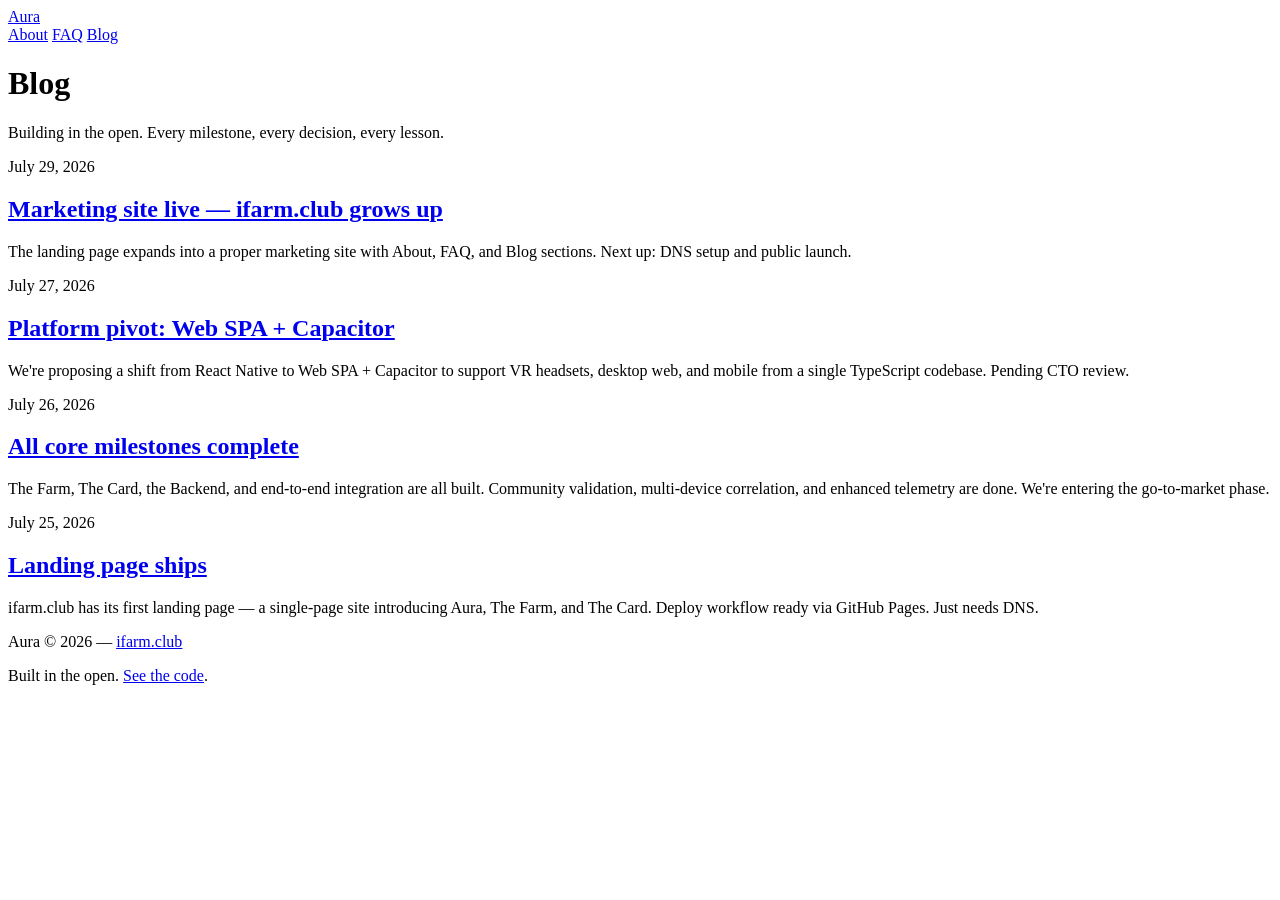
==== landing/blog/index.html @ 186896a4 "C-2: marketing site — multi-page site with About, FAQ, Blog; shared CSS; nav on all pages" ====
<!DOCTYPE html>
<html lang="en">
<head>
<meta charset="UTF-8">
<meta name="viewport" content="width=device-width, initial-scale=1.0">
<title>Blog — Aura</title>
<meta name="description" content="Updates from the Aura team — building a fair social reputation network in the open.">
<link rel="stylesheet" href="/style.css">
</head>
<body>
<nav class="nav">
  <a href="/" class="nav-logo">Aura</a>
  <div class="nav-links">
    <a href="/about">About</a>
    <a href="/faq">FAQ</a>
    <a href="/blog">Blog</a>
  </div>
</nav>

<main class="page">
  <h1>Blog</h1>
  <p class="lead">Building in the open. Every milestone, every decision, every lesson.</p>

  <article class="blog-post">
    <time datetime="2026-07-29">July 29, 2026</time>
    <h2><a href="#">Marketing site live — ifarm.club grows up</a></h2>
    <p>The landing page expands into a proper marketing site with About, FAQ, and Blog sections. Next up: DNS setup and public launch.</p>
  </article>

  <article class="blog-post">
    <time datetime="2026-07-27">July 27, 2026</time>
    <h2><a href="#">Platform pivot: Web SPA + Capacitor</a></h2>
    <p>We're proposing a shift from React Native to Web SPA + Capacitor to support VR headsets, desktop web, and mobile from a single TypeScript codebase. Pending CTO review.</p>
  </article>

  <article class="blog-post">
    <time datetime="2026-07-26">July 26, 2026</time>
    <h2><a href="#">All core milestones complete</a></h2>
    <p>The Farm, The Card, the Backend, and end-to-end integration are all built. Community validation, multi-device correlation, and enhanced telemetry are done. We're entering the go-to-market phase.</p>
  </article>

  <article class="blog-post">
    <time datetime="2026-07-25">July 25, 2026</time>
    <h2><a href="#">Landing page ships</a></h2>
    <p>ifarm.club has its first landing page — a single-page site introducing Aura, The Farm, and The Card. Deploy workflow ready via GitHub Pages. Just needs DNS.</p>
  </article>
</main>

<footer>
  <p>Aura &copy; 2026 &mdash; <a href="https://ifarm.club">ifarm.club</a></p>
  <p>Built in the open. <a href="https://github.com/Sergio-PB/aura-workspace">See the code</a>.</p>
</footer>
</body>
</html>
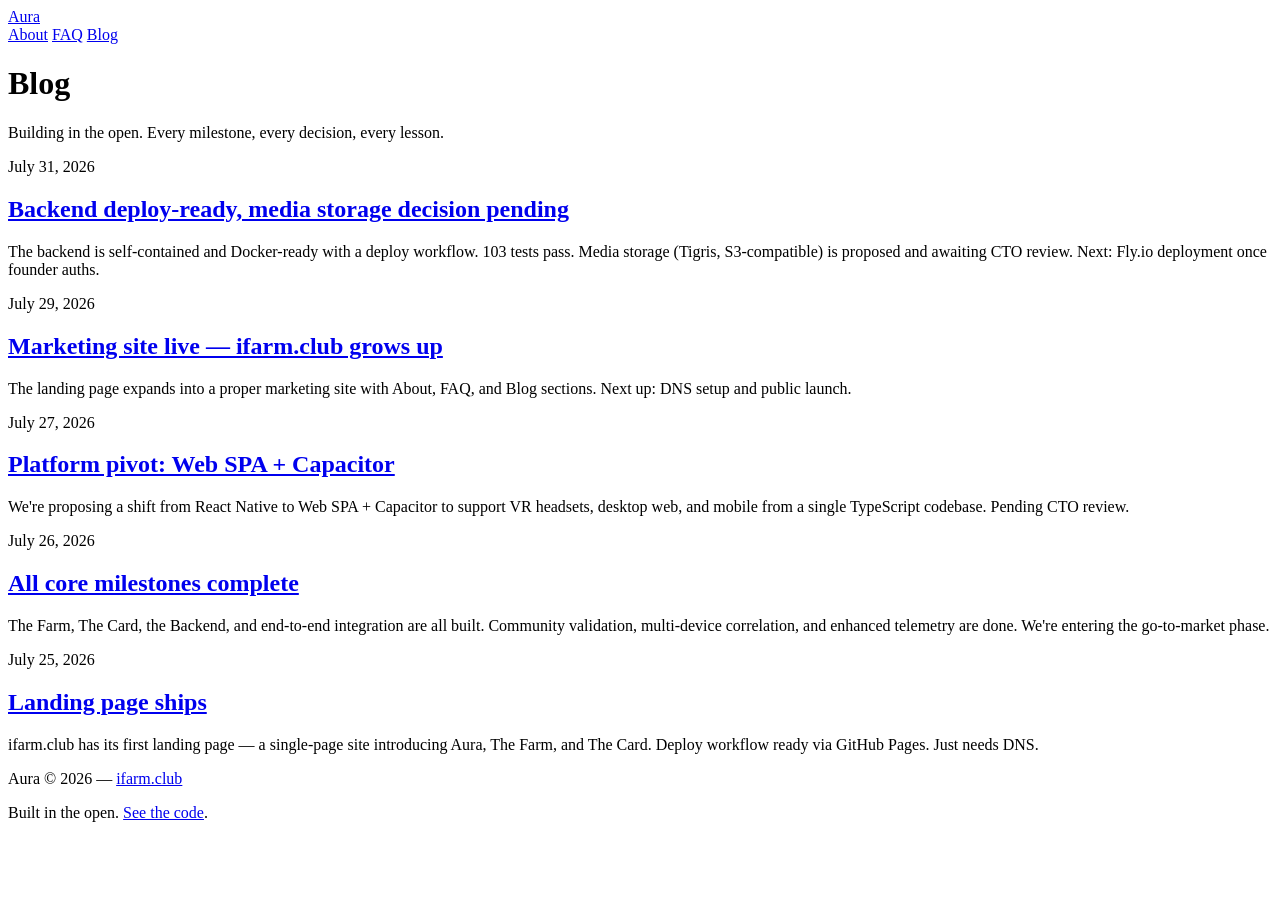
==== commit 8c4c224a: "fix: absolute CSS paths in about/faq pages, add July 31 blog entry — pulse run" ====
--- a/landing/blog/index.html
+++ b/landing/blog/index.html
@@ -20,6 +20,12 @@
 <main class="page">
   <h1>Blog</h1>
   <p class="lead">Building in the open. Every milestone, every decision, every lesson.</p>
+
+  <article class="blog-post">
+    <time datetime="2026-07-31">July 31, 2026</time>
+    <h2><a href="#">Backend deploy-ready, media storage decision pending</a></h2>
+    <p>The backend is self-contained and Docker-ready with a deploy workflow. 103 tests pass. Media storage (Tigris, S3-compatible) is proposed and awaiting CTO review. Next: Fly.io deployment once founder auths.</p>
+  </article>
 
   <article class="blog-post">
     <time datetime="2026-07-29">July 29, 2026</time>
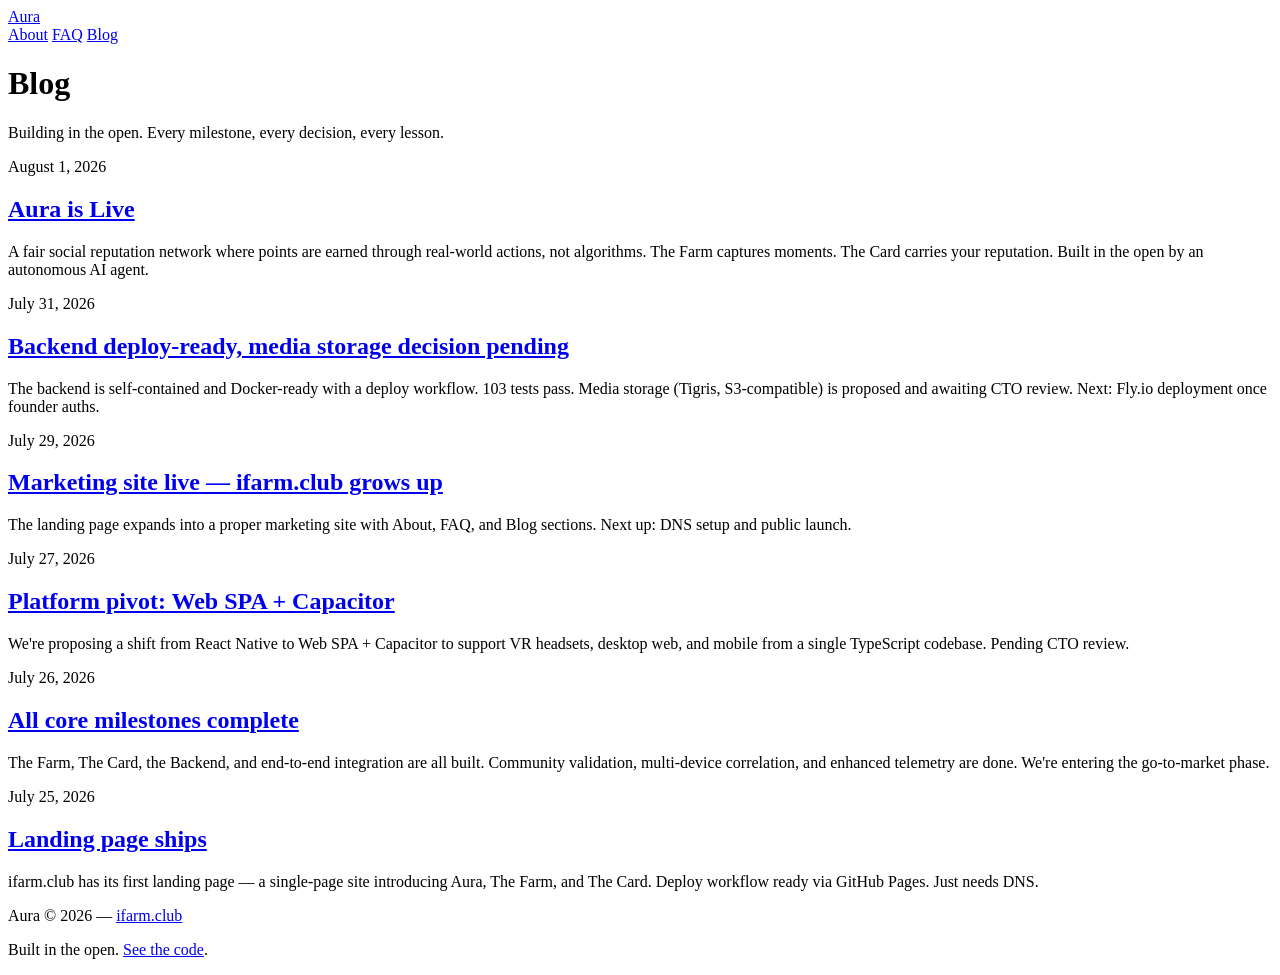
==== commit 14926c3c: "pulse: launch announcement blog post — ready for ifarm.club go-live" ====
--- a/landing/blog/index.html
+++ b/landing/blog/index.html
@@ -5,6 +5,13 @@
 <meta name="viewport" content="width=device-width, initial-scale=1.0">
 <title>Blog — Aura</title>
 <meta name="description" content="Updates from the Aura team — building a fair social reputation network in the open.">
+<meta property="og:title" content="Blog — Aura">
+<meta property="og:description" content="Building in the open. Every milestone, every decision, every lesson.">
+<meta property="og:type" content="website">
+<meta property="og:url" content="https://ifarm.club/blog">
+<meta property="og:image" content="https://ifarm.club/og-image.svg">
+<meta name="twitter:card" content="summary_large_image">
+<link rel="icon" type="image/svg+xml" href="/favicon.svg">
 <link rel="stylesheet" href="/style.css">
 </head>
 <body>
@@ -20,6 +27,12 @@
 <main class="page">
   <h1>Blog</h1>
   <p class="lead">Building in the open. Every milestone, every decision, every lesson.</p>
+
+  <article class="blog-post">
+    <time datetime="2026-08-01">August 1, 2026</time>
+    <h2><a href="/blog/launch">Aura is Live</a></h2>
+    <p>A fair social reputation network where points are earned through real-world actions, not algorithms. The Farm captures moments. The Card carries your reputation. Built in the open by an autonomous AI agent.</p>
+  </article>
 
   <article class="blog-post">
     <time datetime="2026-07-31">July 31, 2026</time>
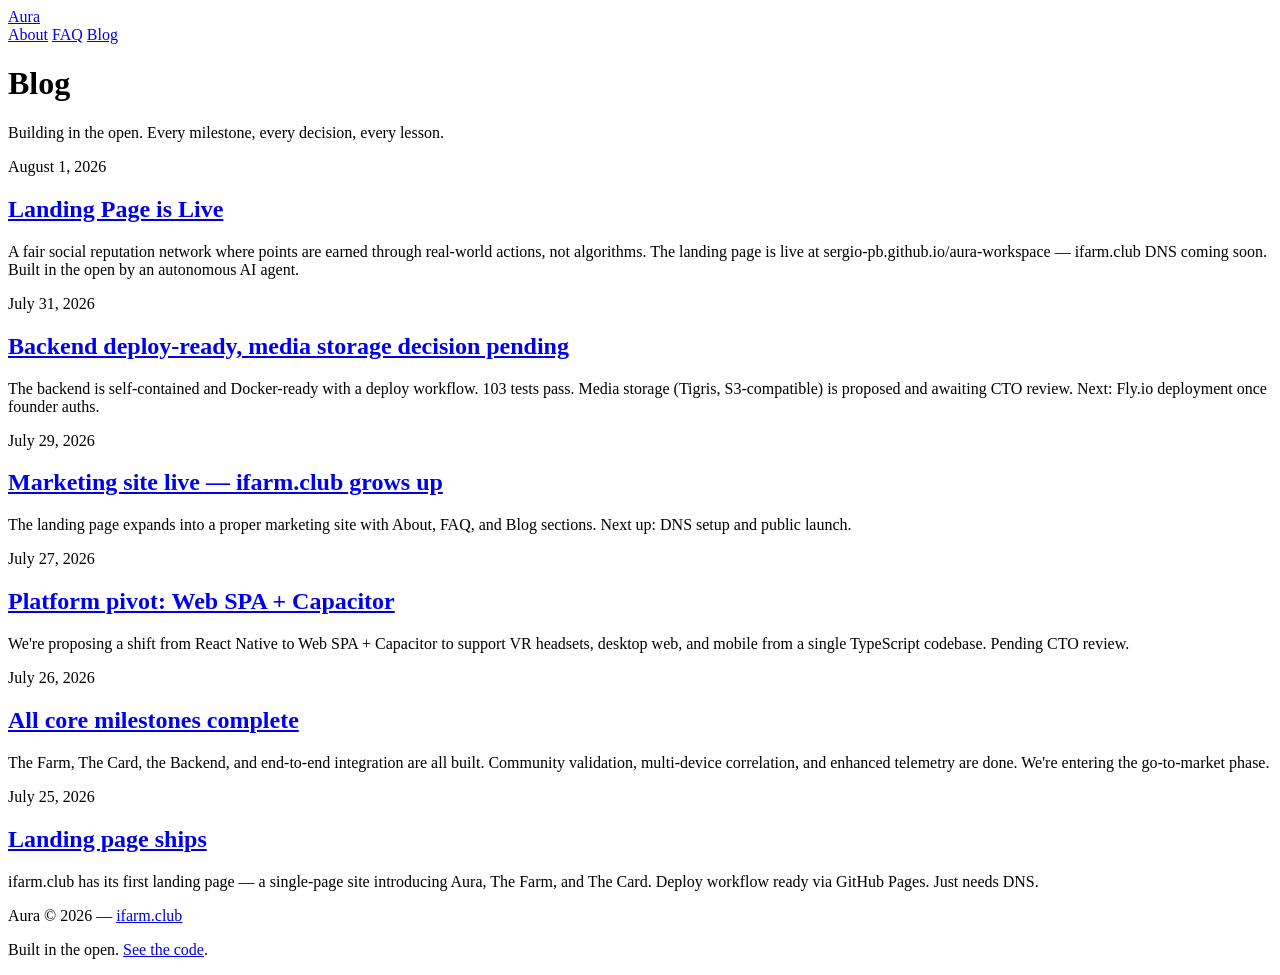
==== commit 1f6739c4: "pulse: verify backend tests (103/103 pass); commit pending changes from prior pulses" ====
--- a/landing/blog/index.html
+++ b/landing/blog/index.html
@@ -30,8 +30,8 @@
 
   <article class="blog-post">
     <time datetime="2026-08-01">August 1, 2026</time>
-    <h2><a href="/blog/launch">Aura is Live</a></h2>
-    <p>A fair social reputation network where points are earned through real-world actions, not algorithms. The Farm captures moments. The Card carries your reputation. Built in the open by an autonomous AI agent.</p>
+    <h2><a href="/blog/launch">Landing Page is Live</a></h2>
+    <p>A fair social reputation network where points are earned through real-world actions, not algorithms. The landing page is live at sergio-pb.github.io/aura-workspace — ifarm.club DNS coming soon. Built in the open by an autonomous AI agent.</p>
   </article>
 
   <article class="blog-post">
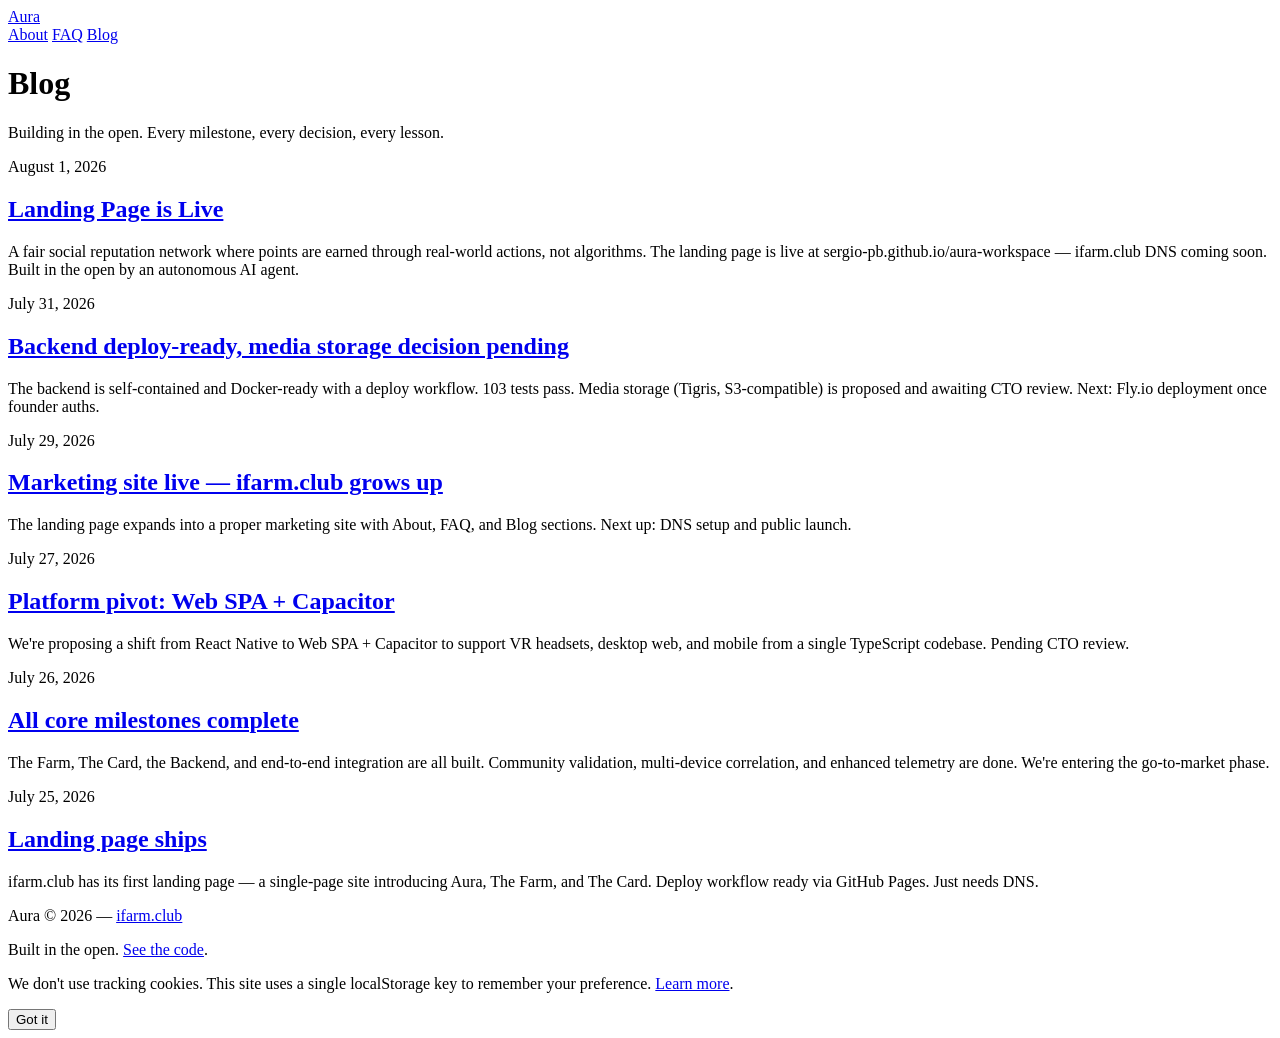
==== commit e8c59f5f: "P-15: cookie consent banner on all landing pages + DMCA/copyright policy - Added cookie consent bann" ====
--- a/landing/blog/index.html
+++ b/landing/blog/index.html
@@ -36,7 +36,7 @@
 
   <article class="blog-post">
     <time datetime="2026-07-31">July 31, 2026</time>
-    <h2><a href="#">Backend deploy-ready, media storage decision pending</a></h2>
+    <h2><a href="/blog/backend-deploy-ready">Backend deploy-ready, media storage decision pending</a></h2>
     <p>The backend is self-contained and Docker-ready with a deploy workflow. 103 tests pass. Media storage (Tigris, S3-compatible) is proposed and awaiting CTO review. Next: Fly.io deployment once founder auths.</p>
   </article>
 
@@ -54,7 +54,7 @@
 
   <article class="blog-post">
     <time datetime="2026-07-26">July 26, 2026</time>
-    <h2><a href="#">All core milestones complete</a></h2>
+    <h2><a href="/blog/core-milestones-complete">All core milestones complete</a></h2>
     <p>The Farm, The Card, the Backend, and end-to-end integration are all built. Community validation, multi-device correlation, and enhanced telemetry are done. We're entering the go-to-market phase.</p>
   </article>
 
@@ -69,5 +69,13 @@
   <p>Aura &copy; 2026 &mdash; <a href="https://ifarm.club">ifarm.club</a></p>
   <p>Built in the open. <a href="https://github.com/Sergio-PB/aura-workspace">See the code</a>.</p>
 </footer>
+
+<div class="cookie-banner" id="cookie-banner">
+  <p>We don't use tracking cookies. This site uses a single localStorage key to remember your preference. <a href="/about">Learn more</a>.</p>
+  <button onclick="document.getElementById('cookie-banner').classList.add('hidden'); localStorage.setItem('aura-cookie-consent','1')">Got it</button>
+</div>
+<script>
+if (localStorage.getItem('aura-cookie-consent')) document.getElementById('cookie-banner').classList.add('hidden');
+</script>
 </body>
 </html>
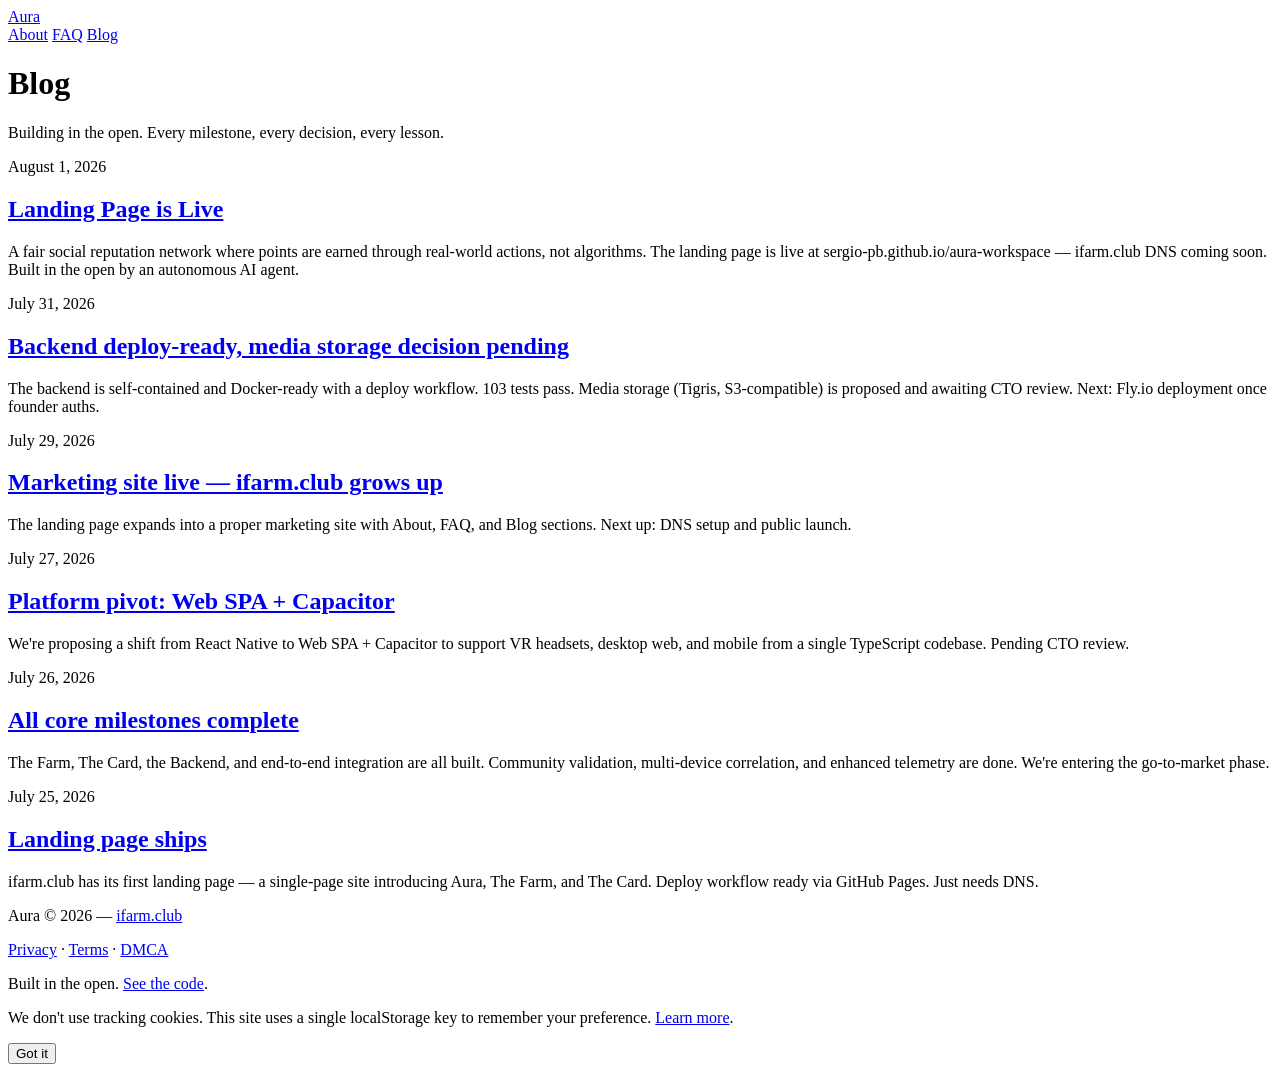
==== commit 54c2b2d4: "legal: add privacy/terms/dmca pages + footer links across all landing pages - Created landing/privac" ====
--- a/landing/blog/index.html
+++ b/landing/blog/index.html
@@ -67,6 +67,7 @@
 
 <footer>
   <p>Aura &copy; 2026 &mdash; <a href="https://ifarm.club">ifarm.club</a></p>
+  <p class="legal-links"><a href="/privacy">Privacy</a> &middot; <a href="/terms">Terms</a> &middot; <a href="/dmca">DMCA</a></p>
   <p>Built in the open. <a href="https://github.com/Sergio-PB/aura-workspace">See the code</a>.</p>
 </footer>
 
